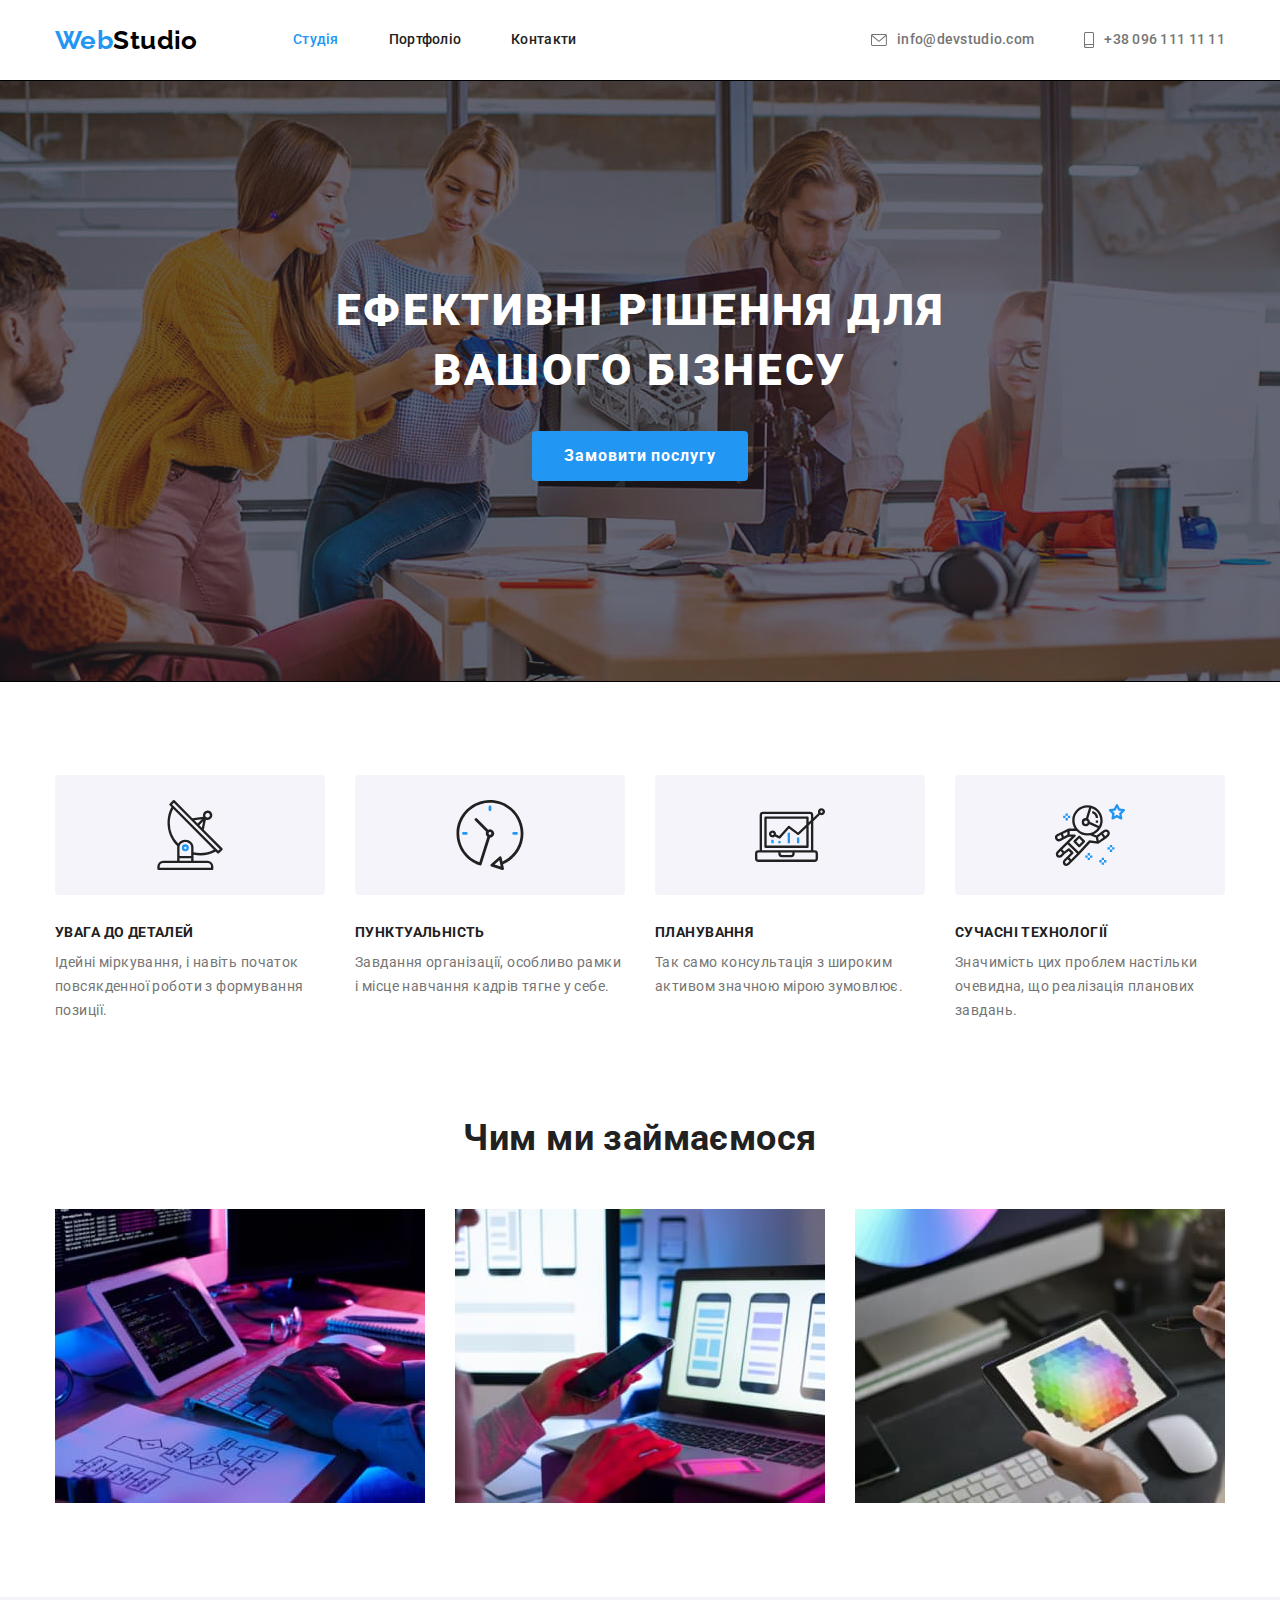
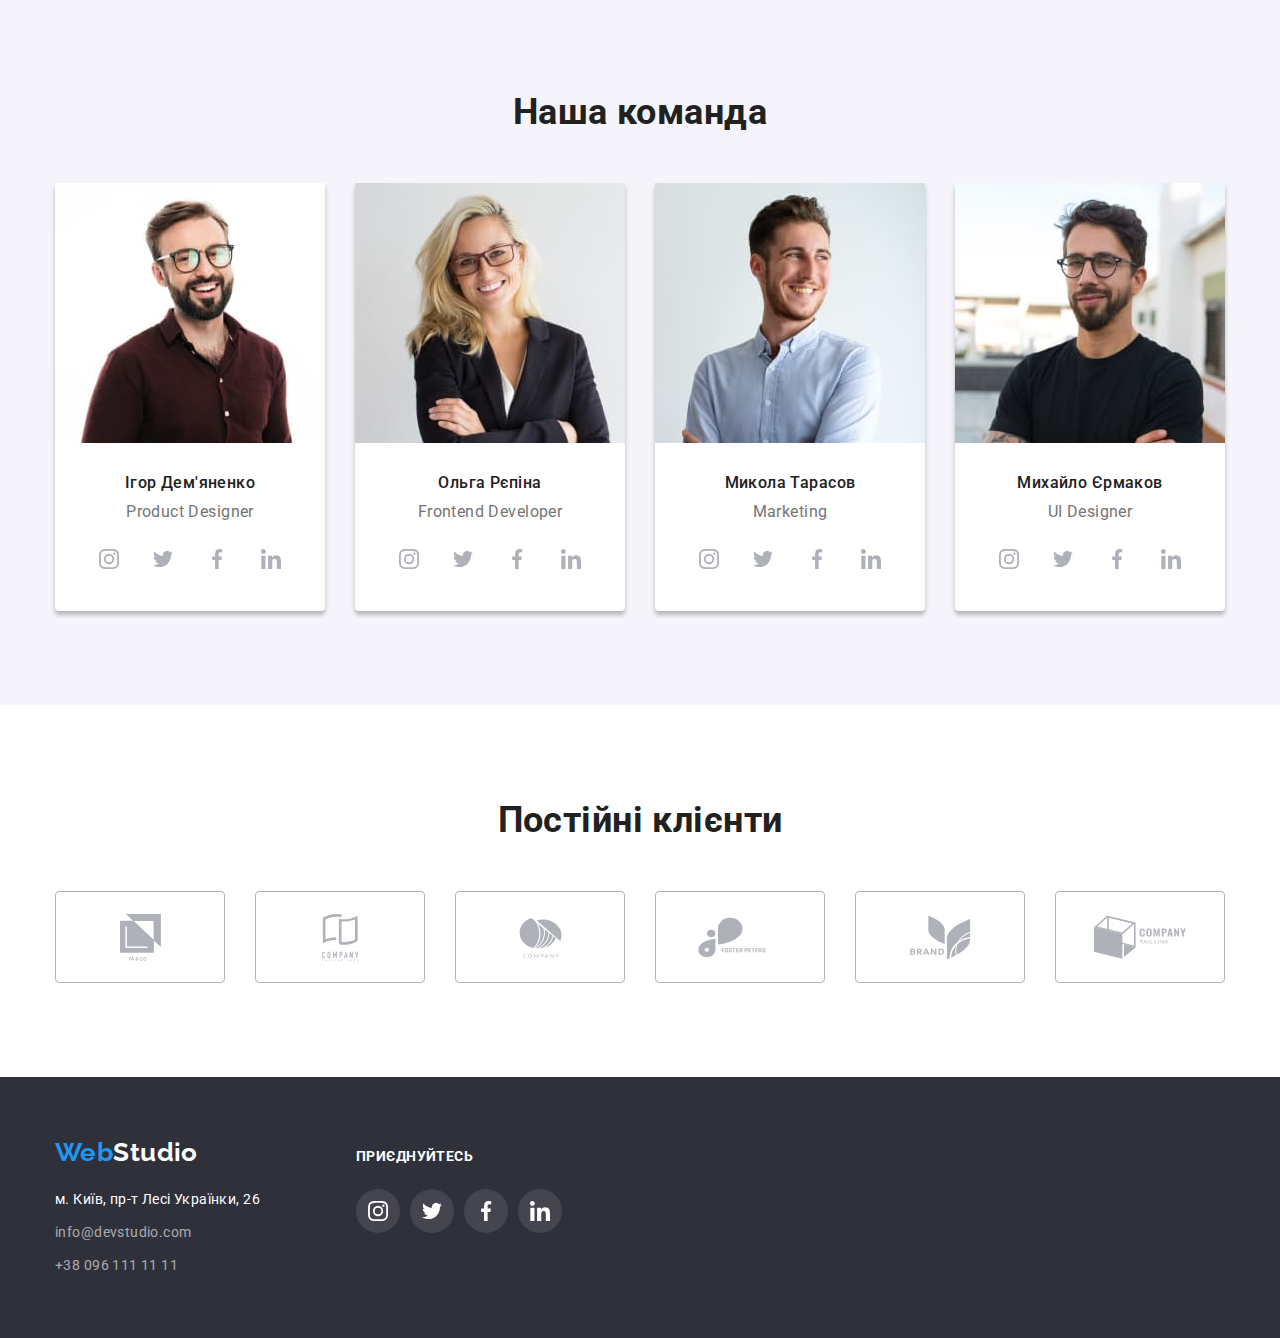
==== index.html @ 570e028d "clone" ====
<!DOCTYPE html>
<html lang="en">
  <head>
    <meta charset="UTF-8" />
    <meta http-equiv="X-UA-Compatible" content="IE=edge" />
    <meta name="viewport" content="width=device-width, initial-scale=1.0" />
    <title>WebStudio</title>
    <link rel="preconnect" href="https://fonts.googleapis.com" />
    <link rel="preconnect" href="https://fonts.gstatic.com" crossorigin />
    <link
      href="https://fonts.googleapis.com/css2?family=Raleway:wght@700&family=Roboto:wght@400;500;700;900&display=swap"
      rel="stylesheet"
    />
    <link
      rel="stylesheet"
      href="https://cdnjs.cloudflare.com/ajax/libs/modern-normalize/1.1.0/modern-normalize.min.css"
    />
    <link rel="stylesheet" href="./css/styles.css" />
  </head>
  <body class="page">
    <header class="page-header section">
      <div class="container main-page">
        <nav class="main-page">
          <a href="./index.html" class="main-logo"
            >Web<span class="logo">Studio</span></a
          >
          <ul class="site-nav list">
            <li class="nav-item">
              <a href="./index.html" class="link current">Студія</a>
            </li>
            <li class="nav-item">
              <a href="./portfolio.html" class="link">Портфоліо</a>
            </li>
            <li class="nav-item"><a href="" class="link">Контакти</a></li>
          </ul>
        </nav>
        <ul class="nav__item list">
          <li class="nav-item">
            <a href="mailto:info@devstudio.com" class="link nav-hover">
              <svg class="icon-nav" width="16px" height="12px">
                <use href="./images/symbol-defs.svg#icon-envelope"></use></svg
              >info@devstudio.com</a
            >
          </li>
          <li class="nav-item">
            <a href="tel:+380961111111" class="link nav-hover"
              ><svg class="icon-nav" width="10px" height="16px">
                <use href="./images/symbol-defs.svg#icon-smartphone"></use>
              </svg>
              +38 096 111 11 11</a
            >
          </li>
        </ul>
      </div>
    </header>

    <main>
      <section class="decision section">
        <div class="container">
          <h1 class="decision-title list">
            Ефективні рішення для вашого бізнесу
          </h1>
          <button type="button" class="button">Замовити послугу</button>
        </div>
      </section>

      <section class="section features">
        <div class="container">
          <!--прихований заголовок-->
          <h2 class="features-none">Особливості</h2>
          <ul class="feat-list list">
            <li class="features-item">
              <div class="feat-for-svg">
                <svg class="for-svg">
                  <use href="./images/symbol-defs.svg#icon-antenna"></use>
                </svg>
              </div>
              <h3 class="title">УВАГА ДО ДЕТАЛЕЙ</h3>
              <p class="list">
                Ідейні міркування, і навіть початок повсякденної роботи з
                формування позиції.
              </p>
            </li>
            <li class="features-item">
              <div class="feat-for-svg">
                <svg width="70px" height="70px">
                  <use href="./images/symbol-defs.svg#icon-clock"></use>
                </svg>
              </div>
              <h3 class="title">ПУНКТУАЛЬНІСТЬ</h3>
              <p class="list">
                Завдання організації, особливо рамки і місце навчання кадрів
                тягне у себе.
              </p>
            </li>
            <li class="features-item">
              <div class="feat-for-svg">
                <svg width="70px" height="70px">
                  <use href="./images/symbol-defs.svg#icon-diagram"></use>
                </svg>
              </div>
              <h3 class="title">ПЛАНУВАННЯ</h3>
              <p class="list">
                Так само консультація з широким активом значною мірою зумовлює.
              </p>
            </li>
            <li class="features-item">
              <div class="feat-for-svg">
                <svg width="70px" height="70px">
                  <use href="./images/symbol-defs.svg#icon-astronaut"></use>
                </svg>
              </div>
              <h3 class="title">СУЧАСНІ ТЕХНОЛОГІЇ</h3>
              <p class="list">
                Значимість цих проблем настільки очевидна, що реалізація
                планових завдань.
              </p>
            </li>
          </ul>
        </div>
      </section>

      <section class="section">
        <div class="container">
          <h2 class="section-title">Чим ми займаємося</h2>
          <ul class="examples list">
            <li class="examples-item">
              <img
                class="block"
                src="./images/projectdesign.jpg"
                alt="верстка сайту на планшеті та комп'ютері"
                width="370"
              />
            </li>
            <li class="examples-item">
              <img
                class="block"
                src="./images/adaptdesign.jpg"
                alt="телефон та ноутбук з проєктом дизайну"
                width="370"
              />
            </li>
            <li class="examples-item">
              <img
                class="block"
                src="./images/colorscheme.jpg"
                alt="планшет з кольоровою гамою"
                width="370"
              />
            </li>
          </ul>
        </div>
      </section>

      <section class="section stuff">
        <div class="container">
          <h2 class="section-title">Наша команда</h2>
          <ul class="stuff-list list">
            <li class="stuff-element">
              <img
                class="block"
                src="./images/productdesigner.jpg"
                alt="Чоловік Product Designer"
                width="270"
              />
              <h3 class="team-member">Ігор Дем'яненко</h3>
              <p class="portfolio-card">Product Designer</p>
              <ul class="actions list">
                <li class="actions-item">
                  <a
                    href="#"
                    target="_blank"
                    rel="noreferrer noopener"
                    class="network for-hover"
                  >
                    <svg class="network-icon">
                      <use href="./images/symbol-defs.svg#icon-instagram"></use>
                    </svg>
                  </a>
                </li>
                <li class="actions-item">
                  <a
                    href="#"
                    target="_blank"
                    rel="noreferrer noopener"
                    class="network for-hover"
                  >
                    <svg class="network-icon">
                      <use href="./images/symbol-defs.svg#icon-twitter"></use>
                    </svg>
                  </a>
                </li>
                <li class="actions-item">
                  <a
                    href="#"
                    target="_blank"
                    rel="noreferrer noopener"
                    class="network for-hover"
                  >
                    <svg class="network-icon">
                      <use href="./images/symbol-defs.svg#icon-facebook"></use>
                    </svg>
                  </a>
                </li>
                <li class="actions-item">
                  <a
                    href="#"
                    target="_blank"
                    rel="noreferrer noopener"
                    class="network for-hover"
                  >
                    <svg class="network-icon">
                      <use href="./images/symbol-defs.svg#icon-linkedin"></use>
                    </svg>
                  </a>
                </li>
              </ul>
            </li>
            <li class="stuff-element">
              <img
                class="block"
                src="./images/frontenddeveloper.jpg"
                alt="Жінка Frontend Developer"
                width="270"
              />
              <h3 class="team-member">Ольга Рєпіна</h3>
              <p class="portfolio-card">Frontend Developer</p>
              <ul class="actions list">
                <li class="actions-item">
                  <a
                    href="#"
                    target="_blank"
                    rel="noreferrer noopener"
                    class="network for-hover"
                  >
                    <svg class="network-icon">
                      <use href="./images/symbol-defs.svg#icon-instagram"></use>
                    </svg>
                  </a>
                </li>
                <li class="actions-item">
                  <a
                    href="#"
                    target="_blank"
                    rel="noreferrer noopener"
                    class="network for-hover"
                  >
                    <svg class="network-icon">
                      <use href="./images/symbol-defs.svg#icon-twitter"></use>
                    </svg>
                  </a>
                </li>
                <li class="actions-item">
                  <a
                    href="#"
                    target="_blank"
                    rel="noreferrer noopener"
                    class="network for-hover"
                  >
                    <svg class="network-icon">
                      <use href="./images/symbol-defs.svg#icon-facebook"></use>
                    </svg>
                  </a>
                </li>
                <li class="actions-item">
                  <a
                    href="#"
                    target="_blank"
                    rel="noreferrer noopener"
                    class="network for-hover"
                  >
                    <svg class="network-icon">
                      <use href="./images/symbol-defs.svg#icon-linkedin"></use>
                    </svg>
                  </a>
                </li>
              </ul>
            </li>
            <li class="stuff-element">
              <img
                class="block"
                src="./images/marketing.jpg"
                alt="Чоловік Marketing"
                width="270"
              />
              <h3 class="team-member">Микола Тарасов</h3>
              <p class="portfolio-card">Marketing</p>
              <ul class="actions list">
                <li class="actions-item">
                  <a
                    href="#"
                    target="_blank"
                    rel="noreferrer noopener"
                    class="network for-hover"
                  >
                    <svg class="network-icon">
                      <use href="./images/symbol-defs.svg#icon-instagram"></use>
                    </svg>
                  </a>
                </li>
                <li class="actions-item">
                  <a
                    href="#"
                    target="_blank"
                    rel="noreferrer noopener"
                    class="network for-hover"
                  >
                    <svg class="network-icon">
                      <use href="./images/symbol-defs.svg#icon-twitter"></use>
                    </svg>
                  </a>
                </li>
                <li class="actions-item">
                  <a
                    href="#"
                    target="_blank"
                    rel="noreferrer noopener"
                    class="network for-hover"
                  >
                    <svg class="network-icon">
                      <use href="./images/symbol-defs.svg#icon-facebook"></use>
                    </svg>
                  </a>
                </li>
                <li class="actions-item">
                  <a
                    href="#"
                    target="_blank"
                    rel="noreferrer noopener"
                    class="network for-hover"
                  >
                    <svg class="network-icon">
                      <use href="./images/symbol-defs.svg#icon-linkedin"></use>
                    </svg>
                  </a>
                </li>
              </ul>
            </li>
            <li class="stuff-element">
              <img
                class="block"
                src="./images/designer.jpg"
                alt="Чоловік UI Designer"
                width="270"
              />
              <h3 class="team-member">Михайло Єрмаков</h3>
              <p class="portfolio-card">UI Designer</p>
              <ul class="actions list">
                <li class="actions-item">
                  <a
                    href="#"
                    target="_blank"
                    rel="noreferrer noopener"
                    class="network for-hover"
                  >
                    <svg class="network-icon">
                      <use href="./images/symbol-defs.svg#icon-instagram"></use>
                    </svg>
                  </a>
                </li>
                <li class="actions-item">
                  <a
                    href="#"
                    target="_blank"
                    rel="noreferrer noopener"
                    class="network for-hover"
                  >
                    <svg class="network-icon">
                      <use href="./images/symbol-defs.svg#icon-twitter"></use>
                    </svg>
                  </a>
                </li>
                <li class="actions-item">
                  <a
                    href="#"
                    target="_blank"
                    rel="noreferrer noopener"
                    class="network for-hover"
                  >
                    <svg class="network-icon">
                      <use href="./images/symbol-defs.svg#icon-facebook"></use>
                    </svg>
                  </a>
                </li>
                <li class="actions-item">
                  <a
                    href="#"
                    target="_blank"
                    rel="noreferrer noopener"
                    class="network for-hover"
                  >
                    <svg class="network-icon">
                      <use href="./images/symbol-defs.svg#icon-linkedin"></use>
                    </svg>
                  </a>
                </li>
              </ul>
            </li>
          </ul>
        </div>
      </section>

      <section class="section">
        <div class="container">
          <h2 class="section-title">Постійні клієнти</h2>
          <ul class="customers list">
            <li class="logo-item">
              <a
                href="#"
                target="_blank"
                rel="noreferrer noopener"
                class="link-customers clients-hover"
              >
                <svg class="link-logo" width="41" height="47">
                  <use href="./images/symbol-defs.svg#icon-yaandco"></use>
                </svg>
              </a>
            </li>
            <li class="logo-item">
              <a
                href="#"
                target="_blank"
                rel="noreferrer noopener"
                class="link-customers clients-hover"
              >
                <svg class="link-logo" width="41" height="47">
                  <use href="./images/symbol-defs.svg#icon-taglinehere"></use>
                </svg>
              </a>
            </li>
            <li class="logo-item">
              <a
                href="#"
                target="_blank"
                rel="noreferrer noopener"
                class="link-customers clients-hover"
              >
                <svg class="link-logo" width="43" height="41">
                  <use href="./images/symbol-defs.svg#icon-company"></use>
                </svg>
              </a>
            </li>
            <li class="logo-item">
              <a
                href="#"
                target="_blank"
                rel="noreferrer noopener"
                class="link-customers clients-hover"
              >
                <svg class="link-logo" width="84" height="41">
                  <use href="./images/symbol-defs.svg#icon-fosterpeters"></use>
                </svg>
              </a>
            </li>
            <li class="logo-item">
              <a
                href="#"
                target="_blank"
                rel="noreferrer noopener"
                class="link-customers clients-hover"
              >
                <svg class="link-logo" width="63" height="45">
                  <use href="./images/symbol-defs.svg#icon-brand"></use>
                </svg>
              </a>
            </li>
            <li class="logo-item">
              <a
                href="#"
                target="_blank"
                rel="noreferrer noopener"
                class="link-customers clients-hover"
              >
                <svg class="link-logo" width="94" height="44">
                  <use href="./images/symbol-defs.svg#icon-taglinecomp"></use>
                </svg>
              </a>
            </li>
          </ul>
        </div>
      </section>
    </main>

    <footer class="footer">
      <div class="container">
        <div class="footer-logo list">
          <div class="first-footer list">
            <div class="for-logotype">
              <a href="./index.html" class="main-logo foot-logo"
                >Web<span class="logo-footer">Studio</span></a
              >
            </div>
            <address>
              <ul class="last list">
                <li>
                  <a
                    href="https://goo.gl/maps/czEhLgPn86faWdk38"
                    target="_blank"
                    rel="noopener noreferrer"
                    class="footer-item"
                    >м. Київ, пр-т Лесі Українки, 26</a
                  >
                </li>
                <li>
                  <a href="mailto:info@devstudio.com" class="footer-address"
                    >info@devstudio.com</a
                  >
                </li>
                <li>
                  <a href="tel:+380961111111" class="footer-address"
                    >+38 096 111 11 11</a
                  >
                </li>
              </ul>
            </address>
          </div>
          <div class="join-us">
            <p class="join-in">приєднуйтесь</p>
            <ul class="footer-join list">
              <li class="actions-item">
                <a
                  href="#"
                  target="_blank"
                  rel="noreferrer noopener"
                  class="link-footer foot-hover"
                >
                  <svg class="network-icon">
                    <use href="./images/symbol-defs.svg#icon-instagram"></use>
                  </svg>
                </a>
              </li>
              <li class="actions-item">
                <a
                  href="#"
                  target="_blank"
                  rel="noreferrer noopener"
                  class="link-footer foot-hover"
                >
                  <svg class="network-icon">
                    <use href="./images/symbol-defs.svg#icon-twitter"></use>
                  </svg>
                </a>
              </li>
              <li class="actions-item">
                <a
                  href="#"
                  target="_blank"
                  rel="noreferrer noopener"
                  class="link-footer foot-hover"
                >
                  <svg class="network-icon">
                    <use href="./images/symbol-defs.svg#icon-facebook"></use>
                  </svg>
                </a>
              </li>
              <li class="actions-item">
                <a
                  href="#"
                  target="_blank"
                  rel="noreferrer noopener"
                  class="link-footer foot-hover"
                >
                  <svg class="network-icon">
                    <use href="./images/symbol-defs.svg#icon-linkedin"></use>
                  </svg>
                </a>
              </li>
            </ul>
          </div>
        </div>
      </div>
    </footer>
  </body>
</html>
---- css/styles.css ----
/*колір основного тексту #757575 */
/*колір другорядного тесту #212121 */
/*білий #FFFFFF */
/*акцент синій #2196F3 */
/*імейл і номер в футері: color: rgba(255, 255, 255, 0.6);*/
/*колір основного фону #FFFFFF */
/*колір другорядного фону #F5F4FA */
/*колір сірого фону #2F303A */

:root {
    --primary-text-color: #757575;
    --title-text-color: #212121;
    --accent-color: #2196F3;
    --white-color: #FFFFFF;
    --adrress-color: rgba(255, 255, 255, 0.6);
    --tittle-background-color: #F5F4FA;
    --grey-background: #2F303A;
    --new-bgr: rgba(196, 196, 196, 1);
    } 


.page {

    color: var(--primary-text-color);
    background-color: var(--white-color);
    font-family: Roboto, sans-serif;
    font-size: 14px;
    line-height: 1.71;
    letter-spacing: 0.03em;
}

.section {
    padding-bottom: 94px;
    padding-top: 94px;
}

.page-header {
    padding: 0;
    border-bottom: 1px solid rgba(236, 236, 236, 1)
}

.list {
    list-style: none;
    margin: 0;
    padding: 0;
}

.block {
    display: block;
}

/* site-nav */

.main-page {
    display: flex;
    align-items: center;
}

.logo {
    color: black;
    font-family: Raleway;
    font-weight: 700;
    font-size: 26px;
    line-height: 1.19;
}

.container {
    margin-left: auto;
    margin-right: auto;
    width: 1200px;
    padding-left: 15px;
    padding-right: 15px;
}

.site-nav {
    display: flex;
    margin-left: 93px;
}

.site-nav .nav-item + .nav-item {
    margin-left: 50px;
}

.site-nav .link {
    display: block;
    padding-top: 32px;
    padding-bottom: 32px;
    color: var(--title-text-color);
    font-weight: 500;
    line-height: 1.14;
    letter-spacing: 0.02em;
    text-decoration: none;
}

.site-nav .link:hover, 
.site-nav .link:focus {
    color: var(--accent-color);
}

.site-nav .link.current {
    color: var(--accent-color);
}

.nav__item {
    display: flex;
    margin-left: auto;
}

.nav__item .nav-item + .nav-item {
    margin-left: 50px;
}

.nav__item .link {
    display: flex;
    align-items: center;
    padding-top: 32px;
    padding-bottom: 32px;
    color: var(--primary-text-color);
    font-weight: 500;
    line-height: 1.14;
    letter-spacing: 0.02em;
    text-decoration: none;
}

.nav-hover {
    fill: #757575;
}

.nav-hover:hover {
    fill: #2196F3;
}

.icon-nav {
    display: inline-block;
    margin-right: 10px;
}

.nav__item .link:hover,
.nav__item .link:focus {
    color: var(--accent-color);
}

/* decision hero */

.decision {
    height: 600px;
    padding-top: 200px;
    padding-bottom: 200px;
    margin-left: auto;
    margin-right: auto;
    box-sizing: border-box;
    text-align: center;
    background-color: var(--new-bgr);
    background-image: linear-gradient(to right,
    rgba(47, 48, 58, 0.4),
    rgba(47, 48, 58, 0.4)), url(../images/newbgr.jpg);
    background-repeat: no-repeat;
    background-position: center;
    outline: 1px solid #000000;
}

.decision-title {
    margin-bottom: 30px;
    margin-left: auto;
    margin-right: auto;
    width: 696px;
    color: var(--white-color);
    font-weight: 900;
    font-size: 44px;
    line-height: 1.36;
    letter-spacing: 0.06em;
    text-transform: uppercase;
}

/* features */

.features-none {
    display: none;
}

.features {
    padding-bottom: 0;
}

.feat-list {
    display: flex;
    align-items: baseline;
    flex-wrap: wrap;
    justify-content: space-between;
}

.features-item {
    width: 270px;
}

.feat-for-svg {
    display: flex;
    align-items: center;
    justify-content: center;
    width: 270px;
    height: 120px;
    margin-bottom: 30px;
    border-radius: 4px;
    background-color: var(--tittle-background-color);
}

.for-svg {
    width: 70px;
    height: 70px;
}

.features-none {
    margin: 0;
}

.title {
    margin-top: 0;
    margin-bottom: 10px;
}

.features .title {
    margin-bottom: 10px;
    color: var(--title-text-color);
    font-size: 14px;
    line-height: 1.14;
    font-weight: 700;
}

/* section examples*/

.examples {
    display: flex;
    align-items: center;
    flex-wrap: wrap;
    justify-content: space-between;
}

.section-title {
    margin-top: 0;
    margin-bottom: 50px;
    color: var(--title-text-color);
    font-weight: 700;
    font-size: 36px;
    line-height: 1.17;
    text-align: center;
}

/* stuff */

.stuff {
    margin-bottom: 0;
    padding-top: 94px;
    background-color: var(--tittle-background-color);
}

.stuff-list {
    display: flex;
    align-items: center;
    flex-wrap: wrap;
    justify-content: space-between
}

.stuff-element {
    width: 270px;
    background: var(--white-color);
    border-radius: 0px 0px 4px 4px;
    box-shadow: 0px 4px 4px rgba(0, 0, 0, 0.25);
}

.actions {
    display: flex;
    align-items: center;
    justify-content: center;
    margin-bottom: 30px;
    width: 206px;
    margin-right: auto;
    margin-left: auto;
}

.actions-item {
    margin-right: 10px;
    width: 44px;
    height: 44px;
}

.actions-item:last-child {
    margin-right: 0;
  }

.network {
    display: flex;
    align-items: center;
    justify-content: center;
    width: 44px;
    height: 44px;
    padding: 0;
    border: none;
    border-radius: 50%;
    color: #AFB1B8;
    background-color: var(--white-color);
}

.for-hover {
    fill: #AFB1B8;
}

.for-hover:hover {
    fill: var(--white-color);
}

.network-icon {
    display: flex;
    justify-content: center;
    width: 20px;
    height: 20px;
    cursor: pointer;
}

.network:hover {
    background-color: var(--accent-color);
}

.actions-item {
    display: flex;
}

/* button */

.button {
    display: inline-block;
    border: none;
    border-radius: 4px;
    padding: 10px 32px;
    color: var(--white-color);
    min-width: 216px;
    height: 50px;
    background-color: var(--accent-color);
    font-family: inherit;
    font-weight: 700;
    font-size: 16px;
    line-height: 1.87;
    letter-spacing: 0.06em;
}

.button:active {
    background-color: rgba(24, 140, 232, 1);
}

/* team */

.team-member {
    margin: 0;
    margin-top: 30px;
    margin-bottom: 10px;
    color: var(--title-text-color);
    font-weight: 500;
    font-size: 16px;
    line-height: 1.19;
    text-align: center;
}

.portfolio-card {
    margin: 0;
    margin-bottom: 16px;
    font-size: 16px;
    line-height: 1.19;
    text-align: center;
}

.text {
    margin: 0;
    padding-bottom: 20px;
    padding-left: 24px;
    font-size: 16px;
    line-height: 1.9;
    color: var(--primary-text-color);
}

/* Regular customers */

.customers {
    display: inline-flex;
    margin: auto;
}

.logo-item {
    width: 170px;
    height: 92px;
    margin-left: 30px;
}

.logo-item:first-child {
    margin-left: 0;
}

.link-logo {
    cursor: pointer;
}

.link-customers {
    display: flex;
    align-items: center;
    justify-content: center;
    width: 170px;
    height: 92px;
    padding: 0;
    border: 1px solid rgba(175, 177, 184, 1);
    border-radius: 4px;
    background-color: var(--white-color);
}

.clients-hover {
    fill: #AFB1B8;
}

.clients-hover:hover {
    fill: var(--accent-color);
}

.link-customers:hover {
    border-color: var(--accent-color);
}

/* Portfolio - filters */

.portfolio {
    padding-top: 94px;
}

.hero {
    margin-top: 0;
    margin-bottom: 0;
}

.filter {
    display: flex;
    justify-content: center;
    margin-bottom: 50px;
}

.filter-item:not(:last-child) {
    margin-right: 8px;
}

.filter-item {
    display: block;
}

.filter-button {
    display: block;
    border-radius: 4px;
    padding: 6px 22px;
    border: none;
    color: var(--title-text-color);
    background-color: #F5F4FA;
    font-family: inherit;
    cursor: pointer;
    font-weight: 500;
    font-size: 16px;
    line-height: 1.63;
}

.large {
    padding: 6px 25px;
    min-width: 73px;
}

.filter .filter-button:hover, 
.filter .filter-button:focus {
    color: var(--white-color);
    background-color: var(--accent-color);
    box-shadow: 0px 4px 4px 0px rgba(0, 0, 0, 0.25);
}

/* Portfolio - apps */

.apps {
    display: flex;
    flex-wrap: wrap;
}

.apps-element {
    margin-right: 30px;
    margin-bottom: 30px;
    width: 370px;
}

.apps-deskr {
    border-bottom: 1px solid rgba(238, 238, 238, 1);
    border-right: 1px solid rgba(238, 238, 238, 1);
    border-left: 1px solid rgba(238, 238, 238, 1);
}

.shadow {
    display: block;
    text-decoration: none
}

.shadow:hover {
    box-shadow: 0px 4px 4px 0px rgba(0, 0, 0, 0.25);
}

.apps-element:nth-child(3n) {
    margin-right: 0;
}

.apps-element:nth-last-child(-n + 3) {
    margin-bottom: 0;
}

.apps-member {
    margin: 0;
    padding-top: 30px;
    margin-bottom: 4px;
    padding-left: 24px;
    color: var(--title-text-color);
    font-weight: 500;
    font-size: 16px;
    line-height: 1.19;
} 

.name {
    padding-top: 20px;
    font-weight: 700;
    font-size: 18px;
    line-height: 2;
    letter-spacing: 0.06em;
}

/* Footer */

.footer {
   background-color: var(--grey-background);
   padding-top: 60px;
   padding-bottom: 60px;
}

.first-footer {
    width: 231px;
}

.footer-item {
    color: var(--white-color);
    font-style: normal;
    text-decoration: none;
}

.footer .footer-item:hover, 
.footer .footer-item:focus {
    color: var(--accent-color);
}

.footer-address {
    color: rgba(255, 255, 255, 0.6);
    font-style: normal;
    text-decoration: none;
}

.footer .footer-address:hover, 
.footer .footer-address:focus {
    color: var(--accent-color);
}

.for-logotype {
    width: 145px;
}

.main-logo {
    display: block;
    width: 145px;
    text-decoration: none;
    margin: 0;
    color: var(--accent-color);
    font-family: Raleway;
    font-weight: 700;
    font-size: 26px;
    line-height: 1.19;
}

.logo-footer {
    margin: 0;
    margin-bottom: 20px;
    color: var(--white-color);
    font-family: Raleway;
    font-weight: 700;
    font-size: 26px;
    line-height: 1.19;
}

.foot-logo {
   margin-bottom: 20px; 
}

.last > li {
    margin-bottom: 9px;
} 

.last > li:last-child {
    margin-bottom: 0;
}

.footer-logo {
    display: inline-flex;
    align-items: baseline;
}

.link-footer {
    display: flex;
    align-items: center;
    justify-content: center;
    width: 44px;
    height: 44px;
    padding: 0;
    border: none;
    border-radius: 50%;
    fill: #FFF;
    background-color: rgba(255, 255, 255, 0.1);
}

.foot-hover:hover {
    background-color: var(--accent-color);
}

.join-in {
    margin: 0;
    margin-bottom: 20px;
    color: var(--white-color);
    font-weight: 700;
    text-transform: uppercase;
}

.join-us {
    margin-left: 70px;
}

.footer-join {
    display: inline-flex;
    margin: auto;
}
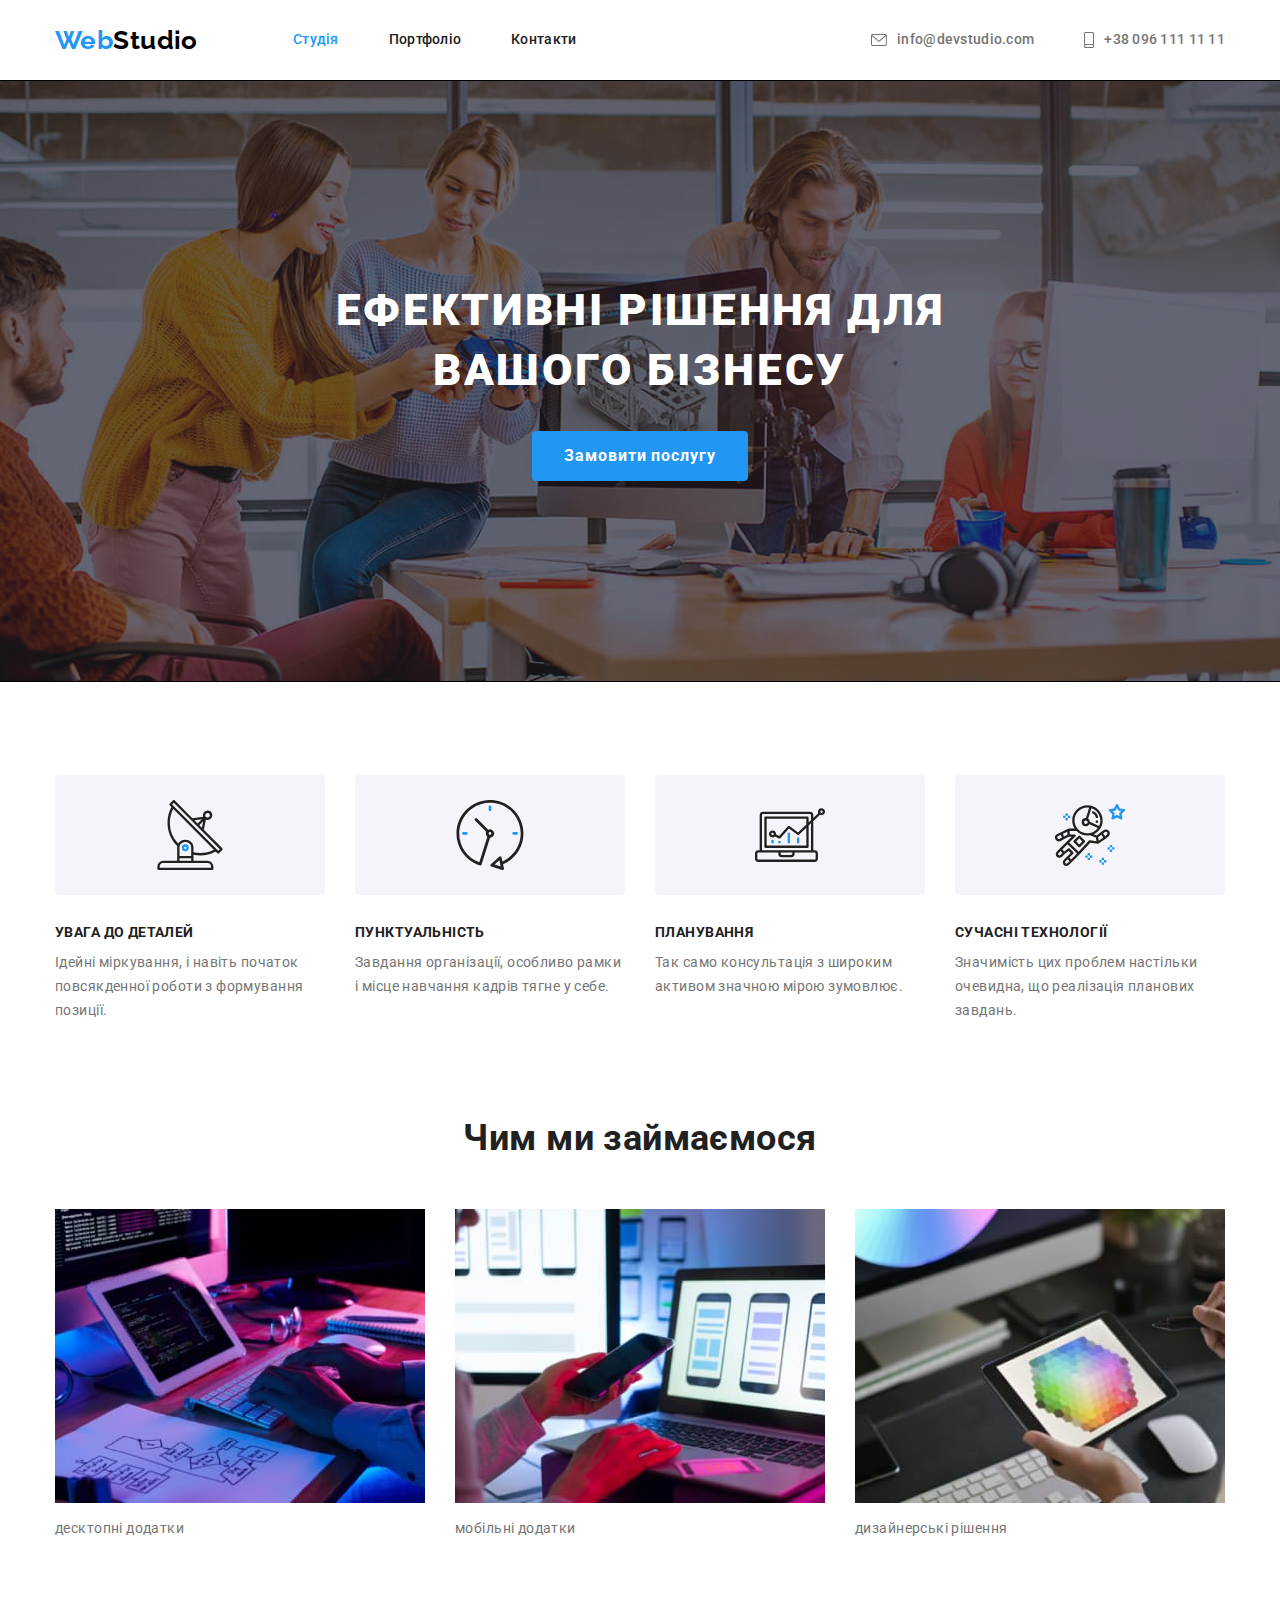
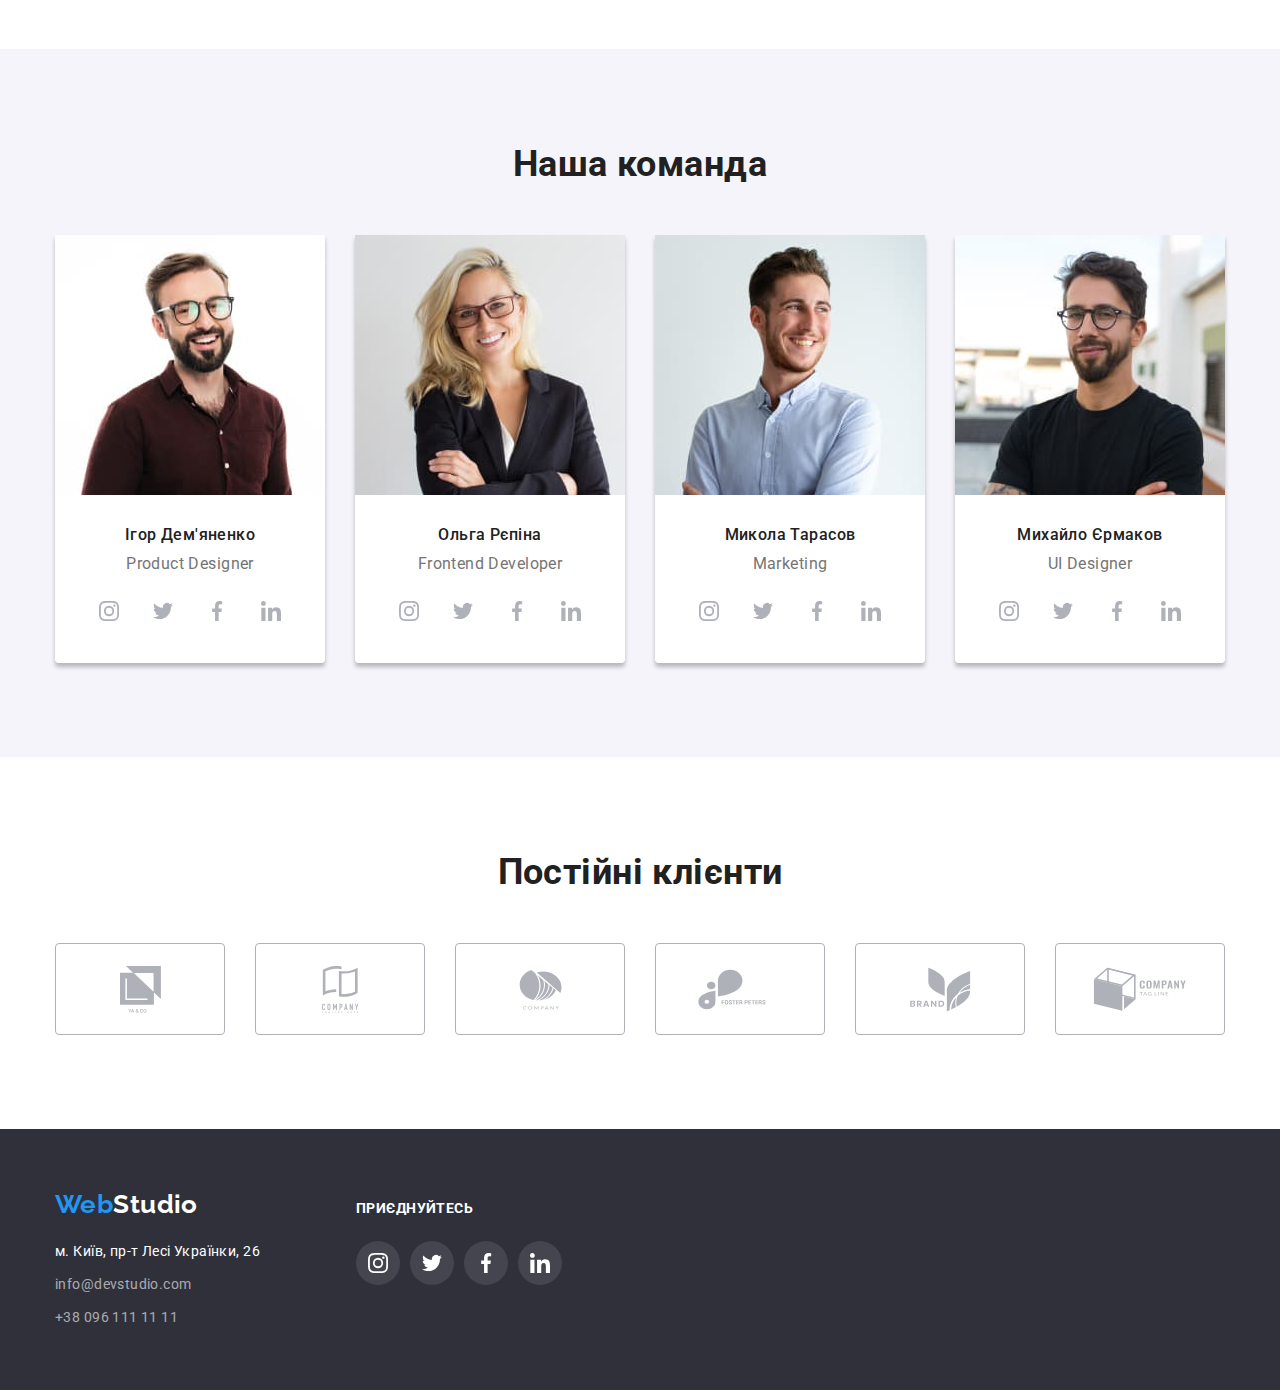
==== commit bd8bf70b: "translate and action on hover" ====
--- a/index.html
+++ b/index.html
@@ -60,7 +60,26 @@
           <h1 class="decision-title list">
             Ефективні рішення для вашого бізнесу
           </h1>
-          <button type="button" class="button">Замовити послугу</button>
+          <button type="button" class="button" data-modal-open>
+            Замовити послугу
+          </button>
+        </div>
+        <div class="decision-backdrop is-hidden" data-modal>
+          <div class="decision-modal">
+            <button type="button" class="decision-btn" data-modal-close>
+              <svg
+                xmlns="http://www.w3.org/2000/svg"
+                width="18"
+                height="18"
+                fill="none"
+              >
+                <path
+                  fill="#000"
+                  d="M15 4.108 13.892 3 9.5 7.392 5.108 3 4 4.108 8.392 8.5 4 12.892 5.108 14 9.5 9.608 13.892 14 15 12.892 10.608 8.5 15 4.108Z"
+                />
+              </svg>
+            </button>
+          </div>
         </div>
       </section>
 
@@ -125,28 +144,43 @@
           <h2 class="section-title">Чим ми займаємося</h2>
           <ul class="examples list">
             <li class="examples-item">
-              <img
-                class="block"
-                src="./images/projectdesign.jpg"
-                alt="верстка сайту на планшеті та комп'ютері"
-                width="370"
-              />
+              <div class="examples-card">
+                <img
+                  class="block"
+                  src="./images/projectdesign.jpg"
+                  alt="верстка сайту на планшеті та комп'ютері"
+                  width="370"
+                />
+                <div class="example-deskr">
+                  <p class="example-texts">десктопні додатки</p>
+                </div>
+              </div>
             </li>
             <li class="examples-item">
-              <img
-                class="block"
-                src="./images/adaptdesign.jpg"
-                alt="телефон та ноутбук з проєктом дизайну"
-                width="370"
-              />
+              <div class="examples-card">
+                <img
+                  class="block"
+                  src="./images/adaptdesign.jpg"
+                  alt="телефон та ноутбук з проєктом дизайну"
+                  width="370"
+                />
+                <div class="example-deskr">
+                  <p class="example-texts">мобільні додатки</p>
+                </div>
+              </div>
             </li>
             <li class="examples-item">
-              <img
-                class="block"
-                src="./images/colorscheme.jpg"
-                alt="планшет з кольоровою гамою"
-                width="370"
-              />
+              <div class="examples-card">
+                <img
+                  class="block"
+                  src="./images/colorscheme.jpg"
+                  alt="планшет з кольоровою гамою"
+                  width="370"
+                />
+                <div class="example-deskr">
+                  <p class="example-texts">дизайнерські рішення</p>
+                </div>
+              </div>
             </li>
           </ul>
         </div>
@@ -570,5 +604,6 @@
         </div>
       </div>
     </footer>
+    <script src="./js/modal.js"></script>
   </body>
 </html>
--- a/css/styles.css
+++ b/css/styles.css
@@ -90,6 +90,10 @@
     line-height: 1.14;
     letter-spacing: 0.02em;
     text-decoration: none;
+
+    transition-property: color;
+    transition-duration: 250ms;
+    transition-timing-function: cubic-bezier(0.4, 0, 0.2, 1);
 }
 
 .site-nav .link:hover, 
@@ -120,13 +124,22 @@
     line-height: 1.14;
     letter-spacing: 0.02em;
     text-decoration: none;
+
+    transition-property: color;
+    transition-duration: 250ms;
+    transition-timing-function: cubic-bezier(0.4, 0, 0.2, 1);
 }
 
 .nav-hover {
     fill: #757575;
-}
-
-.nav-hover:hover {
+
+    transition-property: fill;
+    transition-duration: 250ms;
+    transition-timing-function: cubic-bezier(0.4, 0, 0.2, 1);
+}
+
+.nav-hover:hover,
+.nav-hover:focus {
     fill: #2196F3;
 }
 
@@ -172,6 +185,52 @@
     text-transform: uppercase;
 }
 
+.decision-backdrop {
+    position: fixed;
+    top: 0;
+    left: 0;
+    width: 100%;
+    height: 100%;
+    background-color: rgba(0, 0, 0, 0.2);
+    transition-property: opacity;
+    transition-duration: 500ms;
+    transition-timing-function: cubic-bezier(0.4, 0, 0.2, 1);
+}
+
+.is-hidden {
+    visibility: hidden;
+    opacity: 0;
+    pointer-events: none;
+}
+
+.decision-modal {
+    top: 50%;
+    left: 50%;
+    transform: translate(-50%, -50%);
+    height: 581px;
+    width: 521px;
+    background-color: var(--white-color);
+    box-shadow: 0px 1px 3px rgba(0, 0, 0, 0.12), 0px 1px 1px rgba(0, 0, 0, 0.14), 0px 2px 1px rgba(0, 0, 0, 0.2);
+    border-radius: 4px;
+    position: absolute;
+}
+
+.decision-btn {
+    position: absolute;
+    display: flex;
+    align-items: center;
+    justify-content: center;
+    padding: 0;
+    width: 30px;
+    height: 30px;
+    right: 8px;
+    top: 8px;
+    background-color: var(--white-color);
+    border: 1px solid rgba(0, 0, 0, 0.1);
+    border-radius: 50%;
+    cursor: pointer;
+}
+
 /* features */
 
 .features-none {
@@ -302,9 +361,14 @@
 
 .for-hover {
     fill: #AFB1B8;
-}
-
-.for-hover:hover {
+
+    transition-property: fill;
+    transition-duration: 250ms;
+    transition-timing-function: cubic-bezier(0.4, 0, 0.2, 1);
+}
+
+.for-hover:hover,
+.for-hover:focus {
     fill: var(--white-color);
 }
 
@@ -316,7 +380,8 @@
     cursor: pointer;
 }
 
-.network:hover {
+.network:hover,
+.network:focus {
     background-color: var(--accent-color);
 }
 
@@ -407,17 +472,26 @@
     border: 1px solid rgba(175, 177, 184, 1);
     border-radius: 4px;
     background-color: var(--white-color);
+
+    transition-property: border-color;
+    transition-duration: 250ms;
+    transition-timing-function: cubic-bezier(0.4, 0, 0.2, 1);
 }
 
 .clients-hover {
     fill: #AFB1B8;
+
+    transition-property: fill;
+    transition-duration: 250ms;
+    transition-timing-function: cubic-bezier(0.4, 0, 0.2, 1);
 }
 
 .clients-hover:hover {
     fill: var(--accent-color);
 }
 
-.link-customers:hover {
+.link-customers:hover,
+.link-customers:focus {
     border-color: var(--accent-color);
 }
 
@@ -458,6 +532,10 @@
     font-weight: 500;
     font-size: 16px;
     line-height: 1.63;
+
+    transition-property: color, background-color, border-color;
+    transition-duration: 250ms;
+    transition-timing-function: cubic-bezier(0.4, 0, 0.2, 1);
 }
 
 .large {
@@ -485,6 +563,33 @@
     width: 370px;
 }
 
+.apps-image {
+    position: relative;
+}
+
+.apps-overlay {
+    position: absolute;
+    top: 0;
+    left: 0;
+    width: 100%;
+    height: 100%;
+    color: var(--white-color);
+    background-color: rgba(33, 150, 243, 0.9);
+    opacity: 0;
+    transition-property: opacity;
+    transition-duration: 250ms;
+    transition-timing-function: cubic-bezier(0.4, 0, 0.2, 1);
+    
+}
+
+.apps-overlay > p {
+    margin: 0;
+    padding: 63px 24px;
+    text-align: left;
+    font-size: 18px;
+    line-height: 1.56;
+}
+
 .apps-deskr {
     border-bottom: 1px solid rgba(238, 238, 238, 1);
     border-right: 1px solid rgba(238, 238, 238, 1);
@@ -492,11 +597,20 @@
 }
 
 .shadow {
+    transition-property: box-shadow;
+    transition-duration: 250ms;
+    transition-timing-function: cubic-bezier(0.4, 0, 0.2, 1);
     display: block;
     text-decoration: none
 }
 
-.shadow:hover {
+.shadow:hover .apps-overlay,
+.shadow:focus .apps-overlay {
+    opacity: 1;
+}
+
+.shadow:hover,
+.shadow:focus {
     box-shadow: 0px 4px 4px 0px rgba(0, 0, 0, 0.25);
 }
 
@@ -540,6 +654,10 @@
 }
 
 .footer-item {
+    transition-property: color;
+    transition-duration: 250ms;
+    transition-timing-function: cubic-bezier(0.4, 0, 0.2, 1);
+    
     color: var(--white-color);
     font-style: normal;
     text-decoration: none;
@@ -551,6 +669,10 @@
 }
 
 .footer-address {
+    transition-property: color;
+    transition-duration: 250ms;
+    transition-timing-function: cubic-bezier(0.4, 0, 0.2, 1);
+    
     color: rgba(255, 255, 255, 0.6);
     font-style: normal;
     text-decoration: none;
@@ -615,9 +737,14 @@
     border-radius: 50%;
     fill: #FFF;
     background-color: rgba(255, 255, 255, 0.1);
-}
-
-.foot-hover:hover {
+
+    transition-property: background-color;
+    transition-duration: 250ms;
+    transition-timing-function: cubic-bezier(0.4, 0, 0.2, 1);
+}
+
+.foot-hover:hover,
+.foot-hover:focus {
     background-color: var(--accent-color);
 }
 
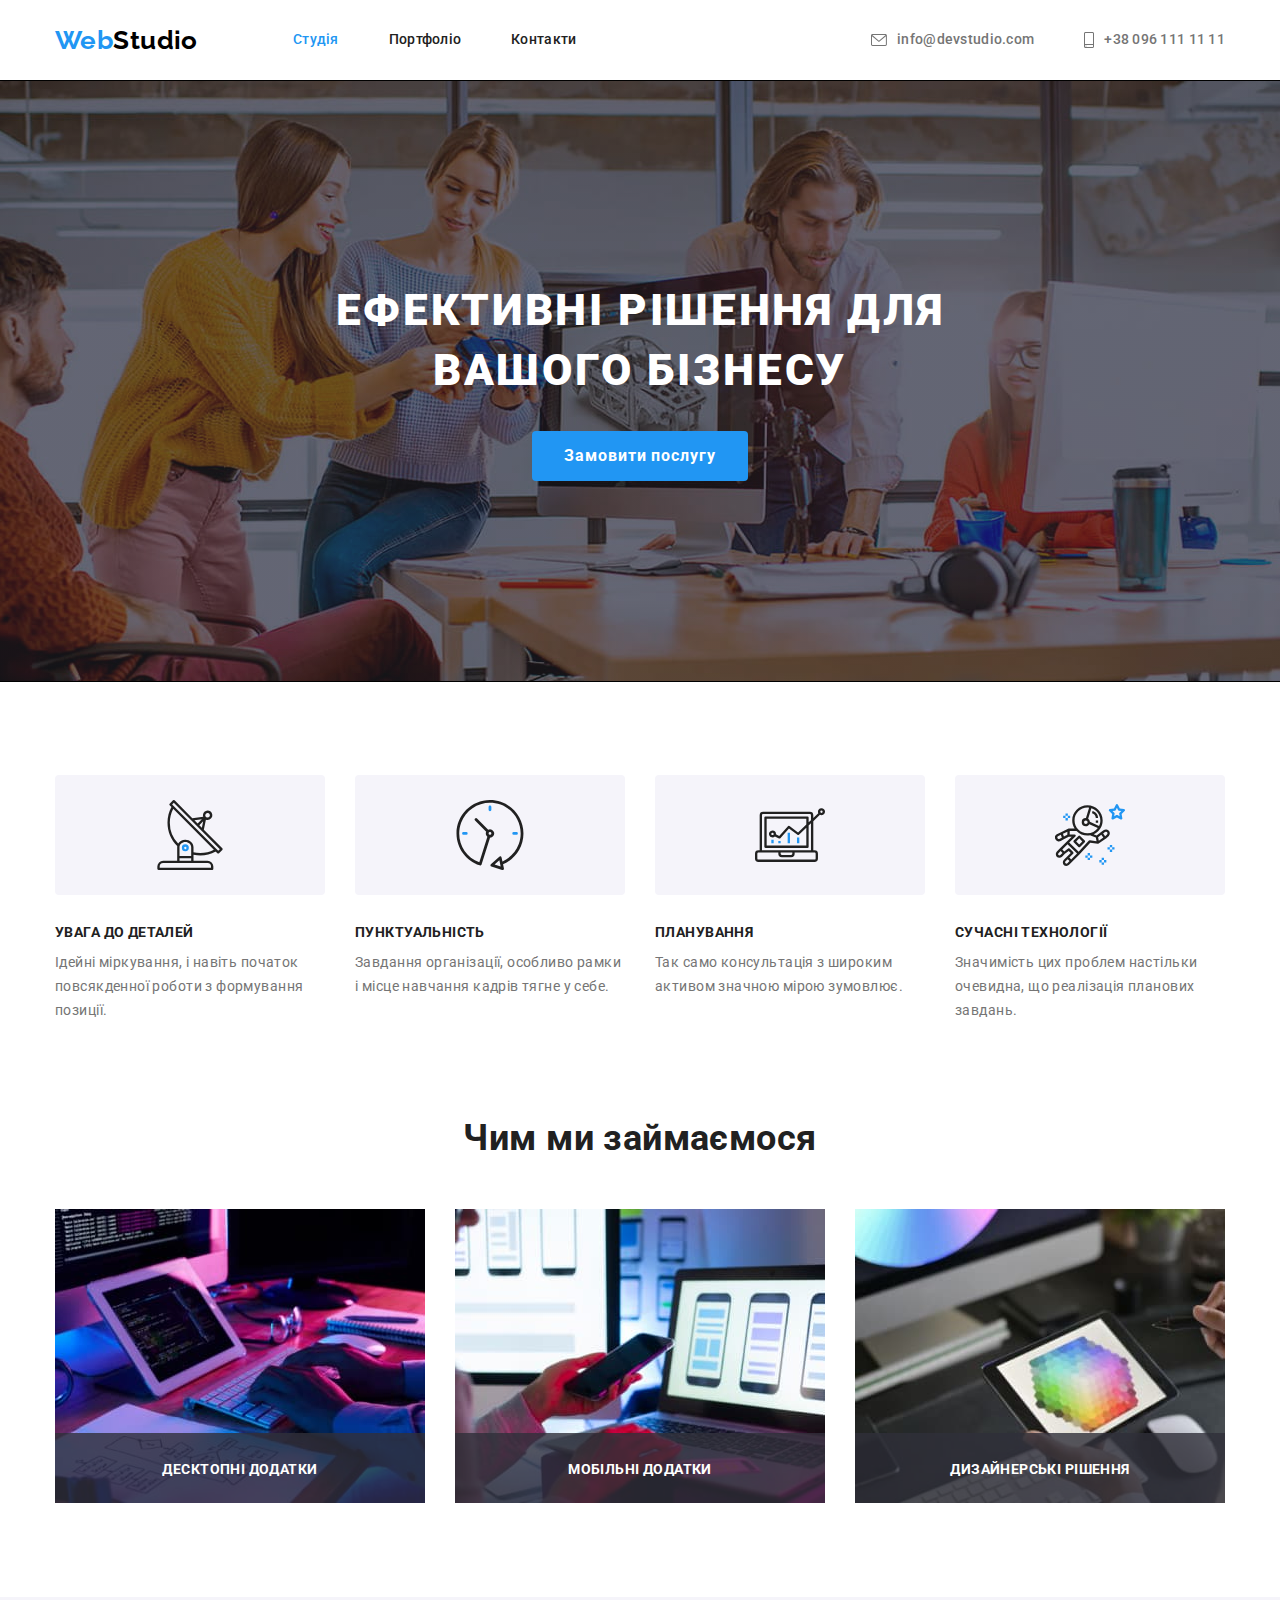
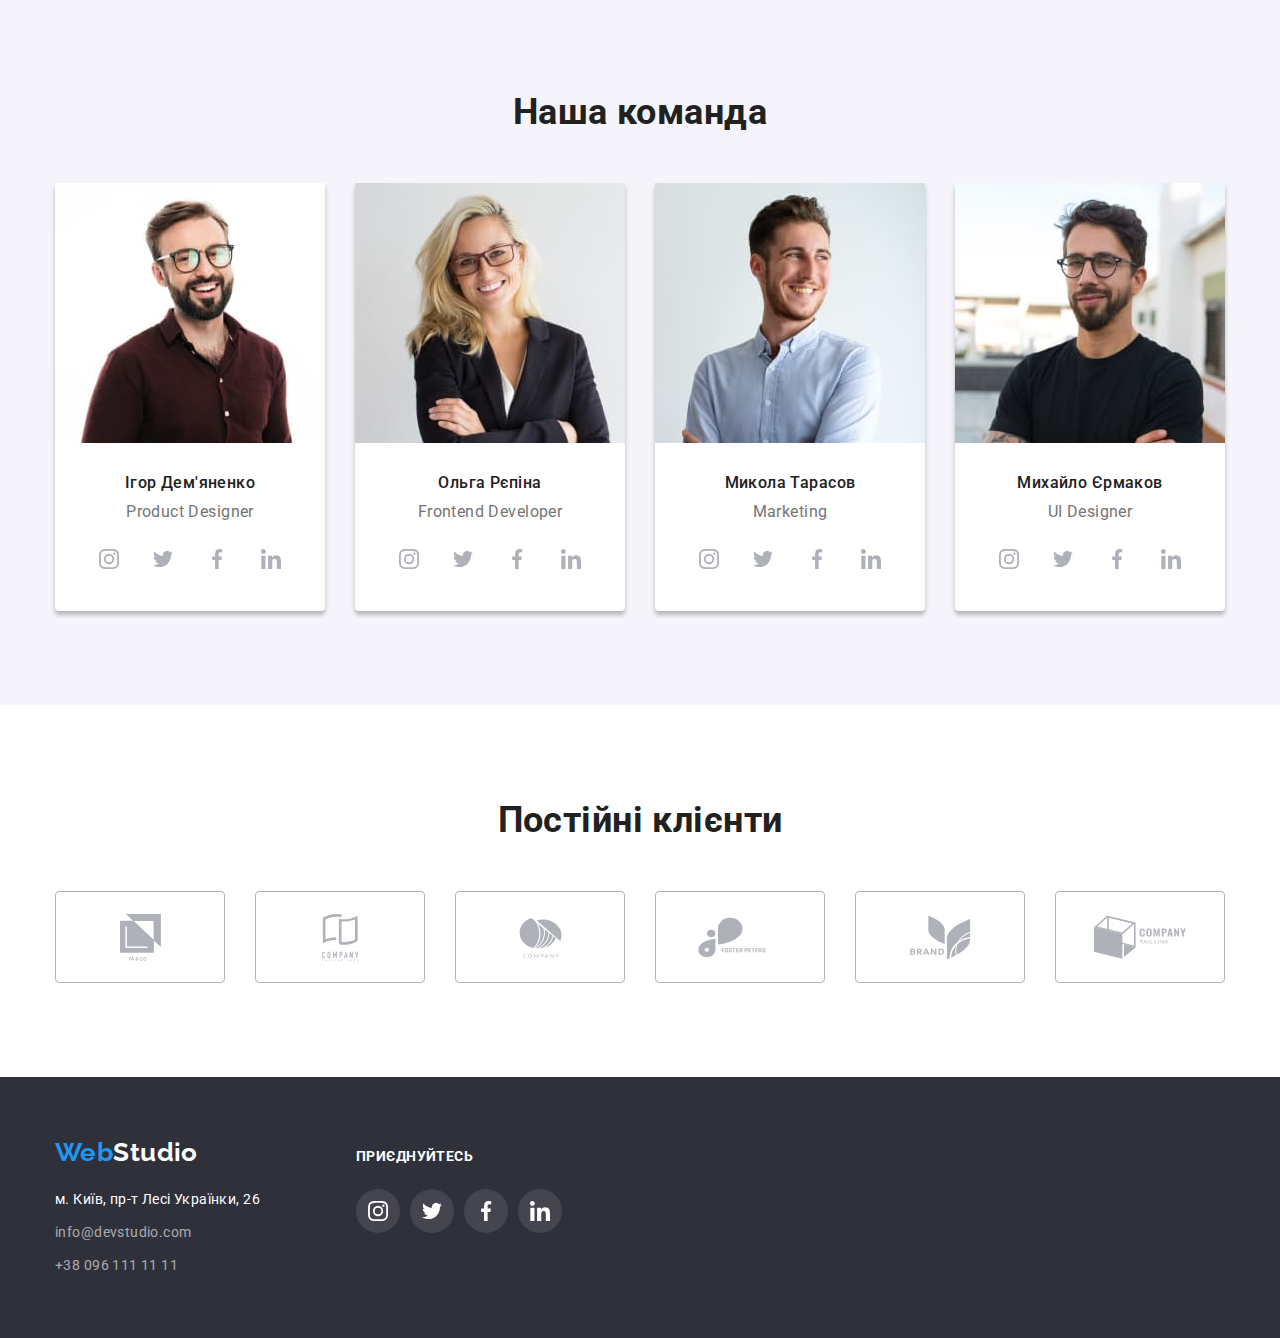
==== commit 016730ce: "texts on bgr on section What we doing" ====
--- a/index.html
+++ b/index.html
@@ -152,7 +152,7 @@
                   width="370"
                 />
                 <div class="example-deskr">
-                  <p class="example-texts">десктопні додатки</p>
+                  <p class="example-texts list">десктопні додатки</p>
                 </div>
               </div>
             </li>
@@ -165,7 +165,7 @@
                   width="370"
                 />
                 <div class="example-deskr">
-                  <p class="example-texts">мобільні додатки</p>
+                  <p class="example-texts list">мобільні додатки</p>
                 </div>
               </div>
             </li>
@@ -178,7 +178,7 @@
                   width="370"
                 />
                 <div class="example-deskr">
-                  <p class="example-texts">дизайнерські рішення</p>
+                  <p class="example-texts list">дизайнерські рішення</p>
                 </div>
               </div>
             </li>
--- a/css/styles.css
+++ b/css/styles.css
@@ -124,22 +124,18 @@
     line-height: 1.14;
     letter-spacing: 0.02em;
     text-decoration: none;
-
-    transition-property: color;
-    transition-duration: 250ms;
-    transition-timing-function: cubic-bezier(0.4, 0, 0.2, 1);
-}
-
-.nav-hover {
+}
+
+.nav__item .nav-hover {
     fill: #757575;
 
-    transition-property: fill;
-    transition-duration: 250ms;
-    transition-timing-function: cubic-bezier(0.4, 0, 0.2, 1);
-}
-
-.nav-hover:hover,
-.nav-hover:focus {
+    transition-property: fill, color;
+    transition-duration: 250ms;
+    transition-timing-function: cubic-bezier(0.4, 0, 0.2, 1);
+}
+
+.nav__item .nav-hover:hover,
+.nav__item .nav-hover:focus {
     fill: #2196F3;
 }
 
@@ -304,6 +300,30 @@
     text-align: center;
 }
 
+.examples-card {
+    position: relative;
+}
+
+.example-deskr {
+    position: absolute;
+    bottom: 0;
+    width: 370px;
+    height: 70px;
+    background-color: rgba(47, 48, 58, 0.8);
+}
+
+.example-texts {
+    max-height: 16px;
+    font-weight: 700;
+    line-height: 1,1;
+    text-align: center;
+    text-transform: uppercase;
+    color: #FFFFFF;
+    margin-top: 25px;
+    margin-bottom: 29px;
+}
+
+
 /* stuff */
 
 .stuff {
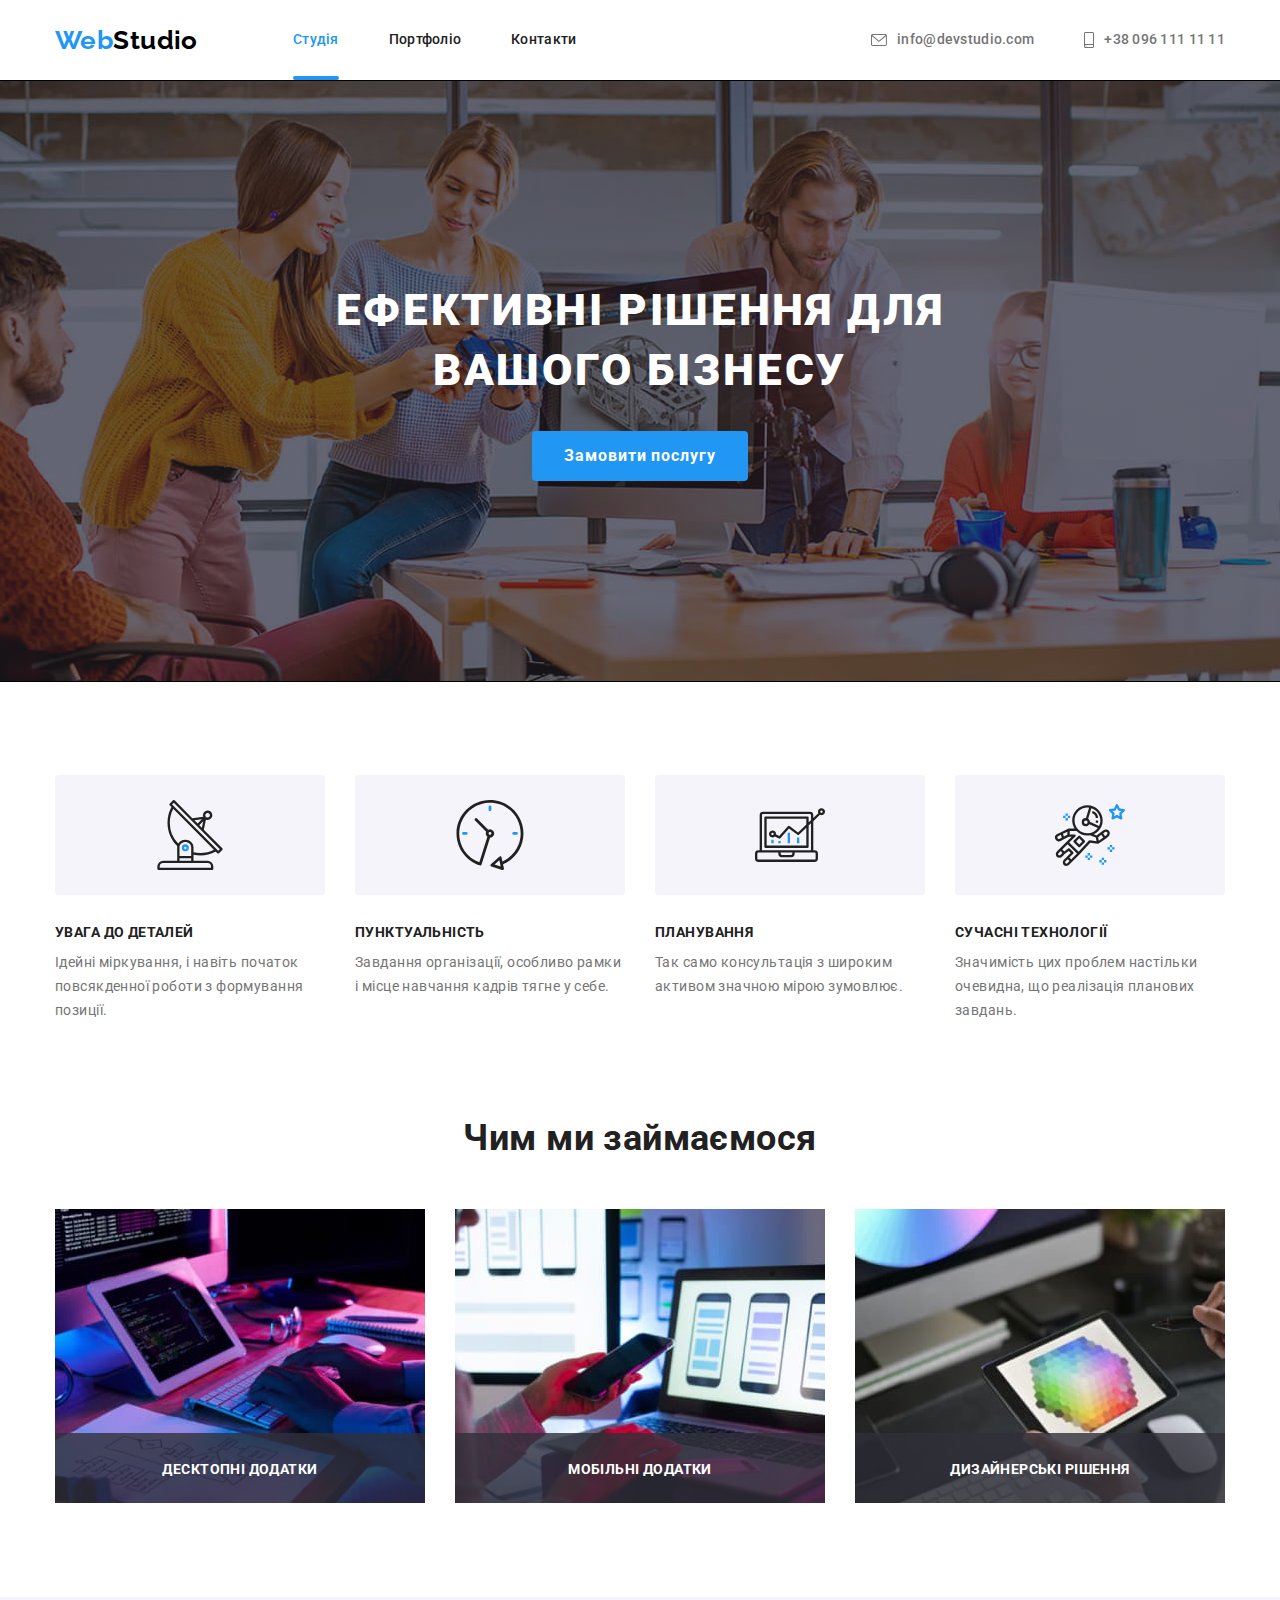
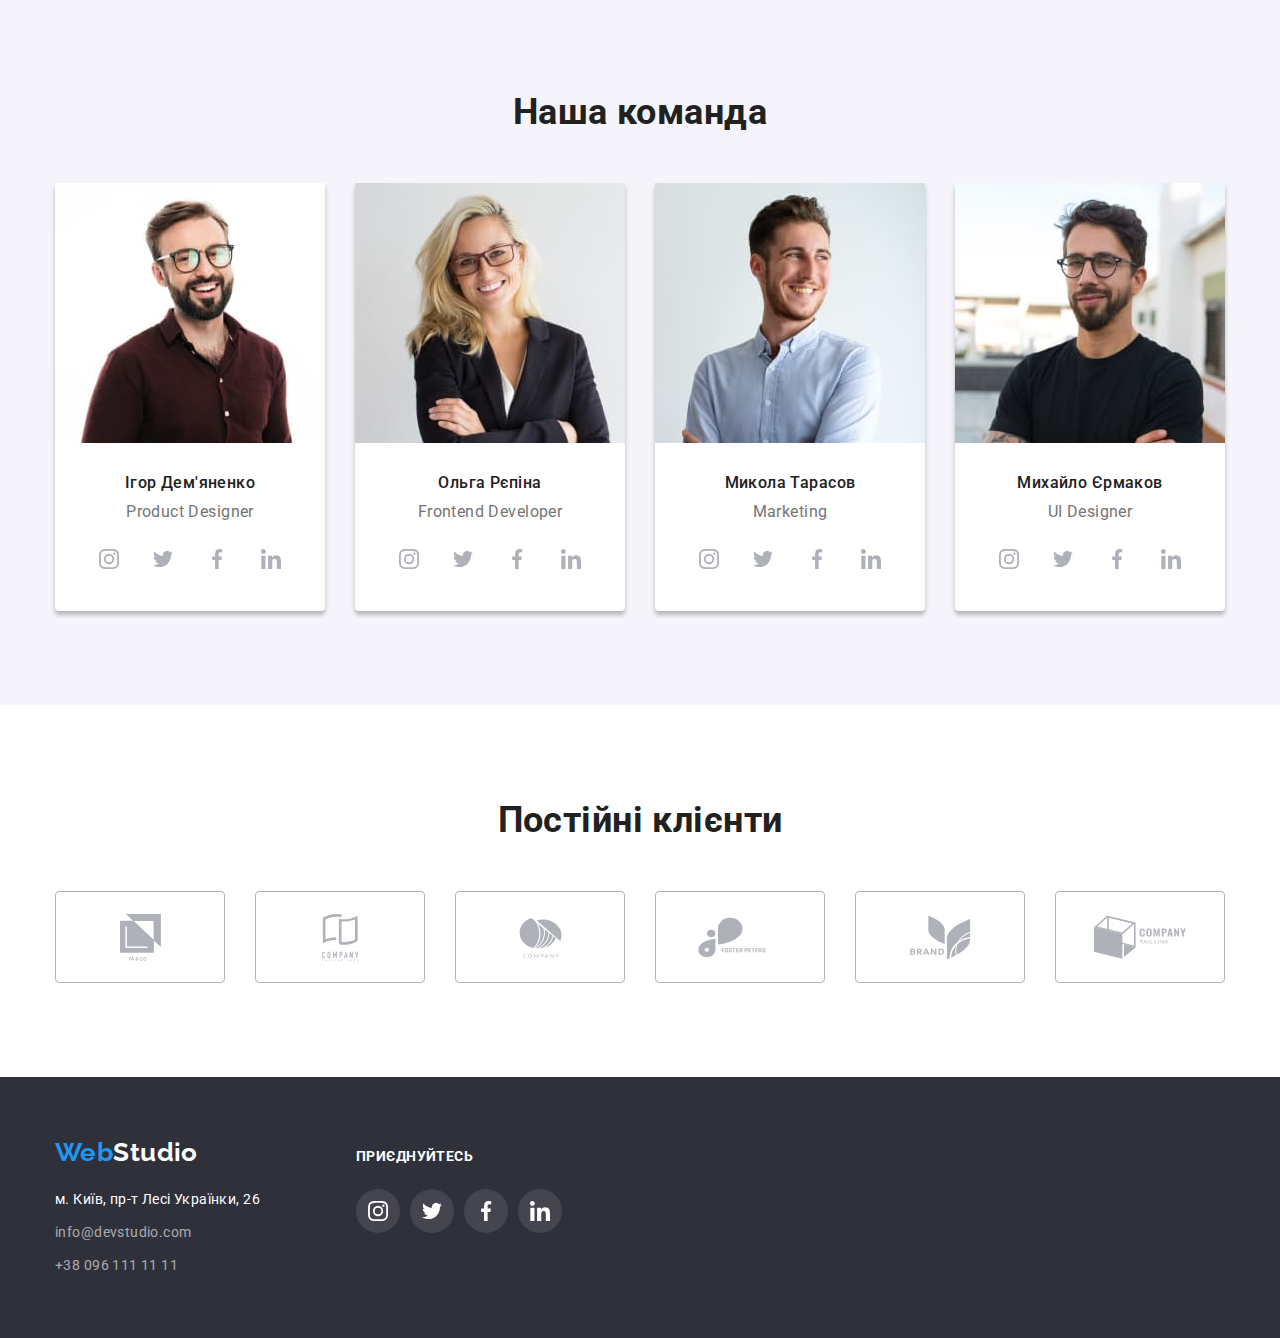
==== commit 3f1df281: "hover\focus" ====
--- a/index.html
+++ b/index.html
@@ -205,9 +205,9 @@
                     href="#"
                     target="_blank"
                     rel="noreferrer noopener"
-                    class="network for-hover"
-                  >
-                    <svg class="network-icon">
+                    class="network"
+                  >
+                    <svg class="network-icon for-hover">
                       <use href="./images/symbol-defs.svg#icon-instagram"></use>
                     </svg>
                   </a>
@@ -217,9 +217,9 @@
                     href="#"
                     target="_blank"
                     rel="noreferrer noopener"
-                    class="network for-hover"
-                  >
-                    <svg class="network-icon">
+                    class="network"
+                  >
+                    <svg class="network-icon for-hover">
                       <use href="./images/symbol-defs.svg#icon-twitter"></use>
                     </svg>
                   </a>
@@ -229,9 +229,9 @@
                     href="#"
                     target="_blank"
                     rel="noreferrer noopener"
-                    class="network for-hover"
-                  >
-                    <svg class="network-icon">
+                    class="network"
+                  >
+                    <svg class="network-icon for-hover">
                       <use href="./images/symbol-defs.svg#icon-facebook"></use>
                     </svg>
                   </a>
@@ -241,9 +241,9 @@
                     href="#"
                     target="_blank"
                     rel="noreferrer noopener"
-                    class="network for-hover"
-                  >
-                    <svg class="network-icon">
+                    class="network"
+                  >
+                    <svg class="network-icon for-hover">
                       <use href="./images/symbol-defs.svg#icon-linkedin"></use>
                     </svg>
                   </a>
@@ -265,9 +265,9 @@
                     href="#"
                     target="_blank"
                     rel="noreferrer noopener"
-                    class="network for-hover"
-                  >
-                    <svg class="network-icon">
+                    class="network"
+                  >
+                    <svg class="network-icon for-hover">
                       <use href="./images/symbol-defs.svg#icon-instagram"></use>
                     </svg>
                   </a>
@@ -277,9 +277,9 @@
                     href="#"
                     target="_blank"
                     rel="noreferrer noopener"
-                    class="network for-hover"
-                  >
-                    <svg class="network-icon">
+                    class="network"
+                  >
+                    <svg class="network-icon for-hover">
                       <use href="./images/symbol-defs.svg#icon-twitter"></use>
                     </svg>
                   </a>
@@ -289,9 +289,9 @@
                     href="#"
                     target="_blank"
                     rel="noreferrer noopener"
-                    class="network for-hover"
-                  >
-                    <svg class="network-icon">
+                    class="network"
+                  >
+                    <svg class="network-icon for-hover">
                       <use href="./images/symbol-defs.svg#icon-facebook"></use>
                     </svg>
                   </a>
@@ -301,9 +301,9 @@
                     href="#"
                     target="_blank"
                     rel="noreferrer noopener"
-                    class="network for-hover"
-                  >
-                    <svg class="network-icon">
+                    class="network"
+                  >
+                    <svg class="network-icon for-hover">
                       <use href="./images/symbol-defs.svg#icon-linkedin"></use>
                     </svg>
                   </a>
@@ -325,9 +325,9 @@
                     href="#"
                     target="_blank"
                     rel="noreferrer noopener"
-                    class="network for-hover"
-                  >
-                    <svg class="network-icon">
+                    class="network"
+                  >
+                    <svg class="network-icon for-hover">
                       <use href="./images/symbol-defs.svg#icon-instagram"></use>
                     </svg>
                   </a>
@@ -337,9 +337,9 @@
                     href="#"
                     target="_blank"
                     rel="noreferrer noopener"
-                    class="network for-hover"
-                  >
-                    <svg class="network-icon">
+                    class="network"
+                  >
+                    <svg class="network-icon for-hover">
                       <use href="./images/symbol-defs.svg#icon-twitter"></use>
                     </svg>
                   </a>
@@ -349,9 +349,9 @@
                     href="#"
                     target="_blank"
                     rel="noreferrer noopener"
-                    class="network for-hover"
-                  >
-                    <svg class="network-icon">
+                    class="network"
+                  >
+                    <svg class="network-icon for-hover">
                       <use href="./images/symbol-defs.svg#icon-facebook"></use>
                     </svg>
                   </a>
@@ -361,9 +361,9 @@
                     href="#"
                     target="_blank"
                     rel="noreferrer noopener"
-                    class="network for-hover"
-                  >
-                    <svg class="network-icon">
+                    class="network"
+                  >
+                    <svg class="network-icon for-hover">
                       <use href="./images/symbol-defs.svg#icon-linkedin"></use>
                     </svg>
                   </a>
@@ -385,9 +385,9 @@
                     href="#"
                     target="_blank"
                     rel="noreferrer noopener"
-                    class="network for-hover"
-                  >
-                    <svg class="network-icon">
+                    class="network"
+                  >
+                    <svg class="network-icon for-hover">
                       <use href="./images/symbol-defs.svg#icon-instagram"></use>
                     </svg>
                   </a>
@@ -397,9 +397,9 @@
                     href="#"
                     target="_blank"
                     rel="noreferrer noopener"
-                    class="network for-hover"
-                  >
-                    <svg class="network-icon">
+                    class="network"
+                  >
+                    <svg class="network-icon for-hover">
                       <use href="./images/symbol-defs.svg#icon-twitter"></use>
                     </svg>
                   </a>
@@ -409,9 +409,9 @@
                     href="#"
                     target="_blank"
                     rel="noreferrer noopener"
-                    class="network for-hover"
-                  >
-                    <svg class="network-icon">
+                    class="network"
+                  >
+                    <svg class="network-icon for-hover">
                       <use href="./images/symbol-defs.svg#icon-facebook"></use>
                     </svg>
                   </a>
@@ -421,9 +421,9 @@
                     href="#"
                     target="_blank"
                     rel="noreferrer noopener"
-                    class="network for-hover"
-                  >
-                    <svg class="network-icon">
+                    class="network"
+                  >
+                    <svg class="network-icon for-hover">
                       <use href="./images/symbol-defs.svg#icon-linkedin"></use>
                     </svg>
                   </a>
@@ -443,9 +443,9 @@
                 href="#"
                 target="_blank"
                 rel="noreferrer noopener"
-                class="link-customers clients-hover"
-              >
-                <svg class="link-logo" width="41" height="47">
+                class="link-customers"
+              >
+                <svg class="link-logo clients-hover" width="41" height="47">
                   <use href="./images/symbol-defs.svg#icon-yaandco"></use>
                 </svg>
               </a>
@@ -455,9 +455,9 @@
                 href="#"
                 target="_blank"
                 rel="noreferrer noopener"
-                class="link-customers clients-hover"
-              >
-                <svg class="link-logo" width="41" height="47">
+                class="link-customers"
+              >
+                <svg class="link-logo clients-hover" width="41" height="47">
                   <use href="./images/symbol-defs.svg#icon-taglinehere"></use>
                 </svg>
               </a>
@@ -467,9 +467,9 @@
                 href="#"
                 target="_blank"
                 rel="noreferrer noopener"
-                class="link-customers clients-hover"
-              >
-                <svg class="link-logo" width="43" height="41">
+                class="link-customers"
+              >
+                <svg class="link-logo clients-hover" width="43" height="41">
                   <use href="./images/symbol-defs.svg#icon-company"></use>
                 </svg>
               </a>
@@ -479,9 +479,9 @@
                 href="#"
                 target="_blank"
                 rel="noreferrer noopener"
-                class="link-customers clients-hover"
-              >
-                <svg class="link-logo" width="84" height="41">
+                class="link-customers"
+              >
+                <svg class="link-logo clients-hover" width="84" height="41">
                   <use href="./images/symbol-defs.svg#icon-fosterpeters"></use>
                 </svg>
               </a>
@@ -491,9 +491,9 @@
                 href="#"
                 target="_blank"
                 rel="noreferrer noopener"
-                class="link-customers clients-hover"
-              >
-                <svg class="link-logo" width="63" height="45">
+                class="link-customers"
+              >
+                <svg class="link-logo clients-hover" width="63" height="45">
                   <use href="./images/symbol-defs.svg#icon-brand"></use>
                 </svg>
               </a>
@@ -503,9 +503,9 @@
                 href="#"
                 target="_blank"
                 rel="noreferrer noopener"
-                class="link-customers clients-hover"
-              >
-                <svg class="link-logo" width="94" height="44">
+                class="link-customers"
+              >
+                <svg class="link-logo clients-hover" width="94" height="44">
                   <use href="./images/symbol-defs.svg#icon-taglinecomp"></use>
                 </svg>
               </a>
--- a/css/styles.css
+++ b/css/styles.css
@@ -16,6 +16,8 @@
     --tittle-background-color: #F5F4FA;
     --grey-background: #2F303A;
     --new-bgr: rgba(196, 196, 196, 1);
+
+    --timing-function: cubic-bezier(0.4, 0, 0.2, 1);
     } 
 
 
@@ -90,10 +92,11 @@
     line-height: 1.14;
     letter-spacing: 0.02em;
     text-decoration: none;
+    position: relative;
 
     transition-property: color;
     transition-duration: 250ms;
-    transition-timing-function: cubic-bezier(0.4, 0, 0.2, 1);
+    transition-timing-function: var(--timing-function);
 }
 
 .site-nav .link:hover, 
@@ -137,6 +140,18 @@
 .nav__item .nav-hover:hover,
 .nav__item .nav-hover:focus {
     fill: #2196F3;
+}
+
+.nav-item > .link.current::after {
+    position: absolute;
+    content: "";
+    display: block;
+    width: 100%;
+    height: 4px;
+    background-color: var(--accent-color);
+    left: 0;
+    bottom: 0;
+    border-radius: 2px;
 }
 
 .icon-nav {
@@ -188,7 +203,7 @@
     width: 100%;
     height: 100%;
     background-color: rgba(0, 0, 0, 0.2);
-    transition-property: opacity;
+    transition-property: opacity, transform;
     transition-duration: 500ms;
     transition-timing-function: cubic-bezier(0.4, 0, 0.2, 1);
 }
@@ -377,6 +392,9 @@
     border-radius: 50%;
     color: #AFB1B8;
     background-color: var(--white-color);
+    transition-property: background-color;
+    transition-duration: 250ms;
+    transition-timing-function: cubic-bezier(0.4, 0, 0.2, 1);
 }
 
 .for-hover {
@@ -387,8 +405,8 @@
     transition-timing-function: cubic-bezier(0.4, 0, 0.2, 1);
 }
 
-.for-hover:hover,
-.for-hover:focus {
+.network:hover .for-hover,
+.network:focus .for-hover {
     fill: var(--white-color);
 }
 
@@ -480,6 +498,7 @@
 
 .link-logo {
     cursor: pointer;
+    
 }
 
 .link-customers {
@@ -506,7 +525,8 @@
     transition-timing-function: cubic-bezier(0.4, 0, 0.2, 1);
 }
 
-.clients-hover:hover {
+.link-customers:hover .clients-hover,
+.link-customers:focus .clients-hover {
     fill: var(--accent-color);
 }
 
@@ -585,21 +605,21 @@
 
 .apps-image {
     position: relative;
+    overflow: hidden;
 }
 
 .apps-overlay {
     position: absolute;
-    top: 0;
+    top: 100%;
     left: 0;
     width: 100%;
     height: 100%;
     color: var(--white-color);
     background-color: rgba(33, 150, 243, 0.9);
     opacity: 0;
-    transition-property: opacity;
-    transition-duration: 250ms;
-    transition-timing-function: cubic-bezier(0.4, 0, 0.2, 1);
-    
+    transition-property: opacity, transform;
+    transition-duration: 250ms;
+    transition-timing-function: cubic-bezier(0.4, 0, 0.2, 1);
 }
 
 .apps-overlay > p {
@@ -627,6 +647,8 @@
 .shadow:hover .apps-overlay,
 .shadow:focus .apps-overlay {
     opacity: 1;
+    transform: translateY(-294px);
+
 }
 
 .shadow:hover,
